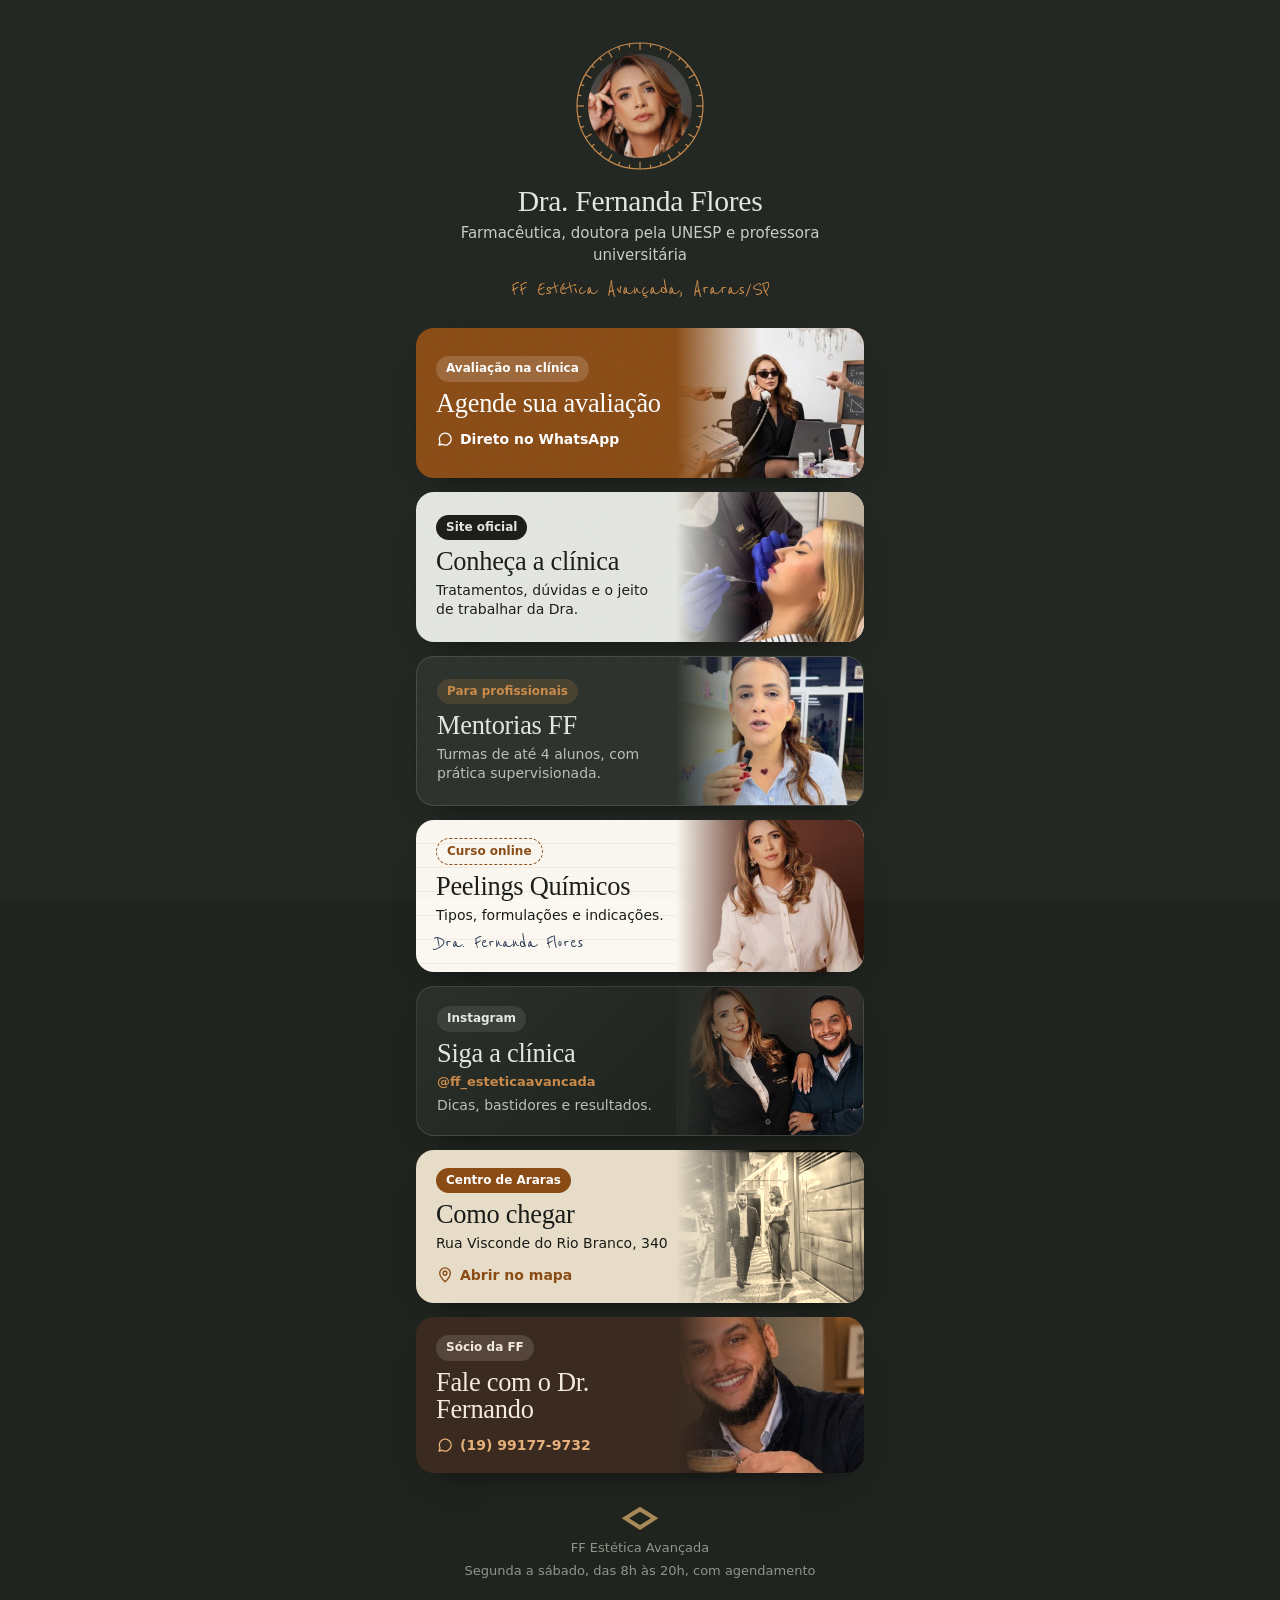
==== links/index.html @ 7822adec "Site da Dra. Fernanda Flores e link da bio Co-Authored-By: Claude Opus 5.5 <noreply@anthropic.com>" ====
<!doctype html>
<html lang="pt-BR">
<head>
<meta charset="utf-8">
<meta name="viewport" content="width=device-width, initial-scale=1">
<title>Links | Dra. Fernanda Flores, FF Estética Avançada</title>
<meta name="description" content="Agende sua avaliação, conheça a FF Estética Avançada em Araras/SP, as Mentorias FF e os cursos da Dra. Fernanda Flores.">
<meta name="theme-color" content="#20241F">
<link rel="preconnect" href="https://api.fontshare.com" crossorigin>
<link rel="stylesheet" href="https://api.fontshare.com/v2/css?f[]=zodiak@400,401,700&f[]=switzer@400,500,600&display=swap">
<link rel="preconnect" href="https://fonts.googleapis.com">
<link rel="preconnect" href="https://fonts.gstatic.com" crossorigin>
<link rel="stylesheet" href="https://fonts.googleapis.com/css2?family=Reenie+Beanie&display=swap">
<style>
/* Página de links: coluna única de celular, cabeçalho com a foto dentro da retícula da lupa
   (a mesma assinatura do site) e cartões grandes, cada um com um tom da paleta "Laboratório âmbar". */
:root {
  --grafite: #20241F; --grafite-2: #2B302A; --lamina: #E4E7E0; --tinta: #191B18; --musgo: #565E54;
  --ambar: #8A4B14; --ambar-claro: #C98A4A; --ouro: #A88A57; --papel: #FBF8F1;
  --f-titulo: "Zodiak", Georgia, serif; --f-texto: "Switzer", "Segoe UI", system-ui, sans-serif; --f-mao: "Reenie Beanie", cursive;
  --mola: cubic-bezier(0.22, 1, 0.36, 1);
}
* { box-sizing: border-box; }
html { -webkit-text-size-adjust: 100%; }
body { margin: 0; min-height: 100vh; background: var(--grafite); color: var(--lamina); font-family: var(--f-texto); font-size: 16px; line-height: 1.45; }
body::before { content: ""; position: fixed; inset: 0; pointer-events: none; opacity: 0.05; z-index: 5;
  background-image: url("data:image/svg+xml,%3Csvg xmlns='http://www.w3.org/2000/svg' width='160' height='160'%3E%3Cfilter id='n'%3E%3CfeTurbulence type='fractalNoise' baseFrequency='.9' numOctaves='2' stitchTiles='stitch'/%3E%3C/filter%3E%3Crect width='100%25' height='100%25' filter='url(%23n)'/%3E%3C/svg%3E"); }
a { color: inherit; }
:focus-visible { outline: 2px solid var(--ambar-claro); outline-offset: 3px; }
.pagina { width: min(100%, 480px); margin: 0 auto; padding: 40px 16px 96px; display: grid; gap: 14px; }

/* cabeçalho: foto dentro da retícula da lupa */
.perfil { display: grid; justify-items: center; text-align: center; gap: 6px; margin-bottom: 14px; }
.retrato { position: relative; width: 132px; height: 132px; margin-bottom: 8px; }
.retrato img { position: absolute; inset: 14px; width: 104px; height: 104px; border-radius: 50%; object-fit: cover; }
.retrato svg { position: absolute; inset: 0; width: 100%; height: 100%; overflow: visible; animation: gira 40s linear infinite; }
.retrato circle, .retrato line { fill: none; stroke: var(--ambar-claro); stroke-width: 1.2; }
.retrato .aro { stroke-dasharray: 400; stroke-dashoffset: 400; animation: desenha 1.4s 0.2s var(--mola) forwards; }
.retrato .marcas line { opacity: 0; animation: aparece 0.5s forwards; }
@keyframes desenha { to { stroke-dashoffset: 0; } }
@keyframes aparece { to { opacity: 1; } }
@keyframes gira { to { transform: rotate(360deg); } }
.nome { font-family: var(--f-titulo); font-size: 1.85rem; line-height: 1.05; margin: 0; font-weight: 400; letter-spacing: -0.01em; }
.cargo { margin: 0; color: #C9CEC4; font-size: 15px; }
.local { margin: 4px 0 0; font-family: var(--f-mao); font-size: 1.45rem; color: var(--ambar-claro); line-height: 1; }

/* cartões */
.cartao {
  position: relative; display: grid; grid-template-columns: 1fr 42%; min-height: 150px; border-radius: 18px; overflow: hidden;
  text-decoration: none; isolation: isolate; box-shadow: 0 18px 30px -22px rgba(0,0,0,0.8);
  opacity: 0; transform: translateY(18px); animation: sobe 0.7s var(--mola) forwards; animation-delay: calc(0.35s + var(--i) * 0.09s);
  transition: transform 0.25s var(--mola);
}
.cartao:active { transform: scale(0.98); }
@keyframes sobe { to { opacity: 1; transform: none; } }
.cartao-texto { padding: 18px 8px 18px 20px; display: grid; align-content: center; gap: 4px; z-index: 1; }
.selo { justify-self: start; font-size: 12px; font-weight: 600; padding: 4px 10px; border-radius: 999px; margin-bottom: 4px; }
.cartao h2 { font-family: var(--f-titulo); font-weight: 400; font-size: 1.65rem; line-height: 1.02; margin: 0; letter-spacing: -0.01em; }
.cartao p { margin: 2px 0 0; font-size: 14px; line-height: 1.35; }
.cartao-acao { margin-top: 8px; font-size: 14px; font-weight: 600; display: inline-flex; align-items: center; gap: 6px; }
.cartao-acao svg { width: 18px; height: 18px; fill: none; stroke: currentColor; stroke-width: 1.8; stroke-linejoin: round; stroke-linecap: round; }
.cartao-foto { position: relative; }
.cartao-foto img { position: absolute; inset: 0; width: 100%; height: 100%; object-fit: cover; transition: scale 0.6s var(--mola); }
.cartao:hover .cartao-foto img { scale: 1.06; }
.cartao-foto::before { content: ""; position: absolute; inset: 0; z-index: 1; }

/* tons de cada cartão */
.c-agenda { background: var(--ambar); color: #fff; }
.c-agenda .selo { background: rgba(255,255,255,0.16); color: #fff; }
.c-agenda .cartao-foto::before { background: linear-gradient(90deg, var(--ambar), transparent 45%); }
.c-agenda .cartao-foto img { object-position: 50% 18%; }
.c-site { background: var(--lamina); color: var(--tinta); }
.c-site .selo { background: var(--tinta); color: var(--lamina); }
.c-site .cartao-foto::before { background: linear-gradient(90deg, var(--lamina), transparent 40%); }
.c-site .cartao-foto img { object-position: 50% 30%; }
.c-mentoria { background: var(--grafite-2); color: var(--lamina); border: 1px solid rgba(228,231,224,0.14); }
.c-mentoria .selo { background: rgba(201,138,74,0.18); color: var(--ambar-claro); }
.c-mentoria .cartao-foto::before { background: linear-gradient(90deg, var(--grafite-2), transparent 45%); }
.c-mentoria .cartao-foto img { object-position: 50% 20%; }
.c-mentoria p { color: #B9C0B5; }
.c-curso { background: var(--papel); color: var(--tinta); background-image: repeating-linear-gradient(transparent 0 23px, rgba(138,75,20,0.08) 23px 24px); }
.c-curso .selo { background: transparent; color: var(--ambar); border: 1px dashed var(--ambar); }
.c-curso .cartao-foto::before { background: linear-gradient(90deg, var(--papel), transparent 40%); }
.c-curso .cartao-foto img { object-position: 50% 15%; }
.c-curso .assina { font-family: var(--f-mao); font-size: 1.3rem; color: #2C3A55; line-height: 1; margin-top: 4px; }
.c-insta { background: linear-gradient(135deg, #2B302A, #1A1D19); color: var(--lamina); border: 1px solid rgba(228,231,224,0.14); }
.c-insta .selo { background: rgba(228,231,224,0.1); color: var(--lamina); }
.c-insta .cartao-foto::before { background: linear-gradient(90deg, #262A25, transparent 45%); }
.c-insta p { color: #B9C0B5; }
.c-insta .cartao-foto img { object-position: 22% 30%; }
.c-insta .arroba { color: var(--ambar-claro); font-weight: 600; font-size: 13px; }

.c-mapa { background: #E7DCC7; color: var(--tinta); }
.c-mapa .selo { background: var(--ambar); color: #fff; }
.c-mapa .cartao-foto::before { background: linear-gradient(90deg, #E7DCC7, transparent 45%); }
.c-mapa .cartao-foto img { filter: sepia(0.55) saturate(1.3) contrast(1.05); object-position: 45% 45%; }
.c-mapa .cartao-acao { color: var(--ambar); }
.c-fernando { background: #3A2A20; color: #F3EADF; }
.c-fernando .selo { background: rgba(243,234,223,0.14); color: #F3EADF; }
.c-fernando .cartao-foto::before { background: linear-gradient(90deg, #3A2A20, transparent 45%); }
.c-fernando .cartao-foto img { object-position: 50% 25%; }
.c-fernando .cartao-acao { color: #E5B07A; }

/* linhas simples no fim */
.linha-simples { display: flex; align-items: center; gap: 14px; min-height: 60px; padding: 12px 18px; border-radius: 14px; text-decoration: none;
  background: rgba(228,231,224,0.06); border: 1px solid rgba(228,231,224,0.14); opacity: 0; transform: translateY(18px);
  animation: sobe 0.7s var(--mola) forwards; animation-delay: calc(0.35s + var(--i) * 0.09s); }
.linha-simples svg { flex: none; width: 24px; height: 24px; fill: none; stroke: var(--ouro); stroke-width: 1.6; stroke-linejoin: round; stroke-linecap: round; }
.linha-simples span { display: grid; line-height: 1.25; }
.linha-simples small { color: #AEB5AA; font-size: 13px; }
.linha-simples:hover { border-color: var(--ambar-claro); }

.rodape { text-align: center; margin-top: 18px; font-size: 13px; color: #8E968A; display: grid; gap: 4px; justify-items: center; }
.rodape svg { width: 40px; fill: var(--ouro); fill-rule: evenodd; margin-bottom: 4px; }

@media (prefers-reduced-motion: reduce) {
  .cartao, .linha-simples { opacity: 1; transform: none; animation: none; }
  .retrato svg { animation: none; }
  .retrato .aro { stroke-dashoffset: 0; animation: none; }
  .retrato .marcas line { opacity: 1; animation: none; }
}
</style>
</head>
<body>
<main class="pagina">

  <header class="perfil">
    <div class="retrato">
      <img src="../img/avatar-dra-fernanda.jpg" width="440" height="440" alt="Dra. Fernanda Flores">
      <svg viewBox="0 0 132 132" aria-hidden="true"><circle class="aro" cx="66" cy="66" r="63"/><g class="marcas"></g></svg>
    </div>
    <h1 class="nome">Dra. Fernanda Flores</h1>
    <p class="cargo">Farmacêutica, doutora pela UNESP e professora universitária</p>
    <p class="local">FF Estética Avançada, Araras/SP</p>
  </header>

  <a class="cartao c-agenda" style="--i:0" href="https://wa.me/5519992626842?text=Ol%C3%A1%2C%20Dra.%20Fernanda!%20Vim%20pelo%20link%20da%20bio%20e%20quero%20agendar%20uma%20avalia%C3%A7%C3%A3o." target="_blank" rel="noopener">
    <div class="cartao-texto">
      <span class="selo">Avaliação na clínica</span>
      <h2>Agende sua avaliação</h2>
      <span class="cartao-acao"><svg viewBox="0 0 24 24"><path d="M4 20l1.3-4A8 8 0 1 1 8.2 19z"/></svg>Direto no WhatsApp</span>
    </div>
    <div class="cartao-foto"><img src="../img/capa-dra-fernanda.jpg" width="1024" height="1365" alt=""></div>
  </a>

  <a class="cartao c-site" style="--i:1" href="../">
    <div class="cartao-texto">
      <span class="selo">Site oficial</span>
      <h2>Conheça a clínica</h2>
      <p>Tratamentos, dúvidas e o jeito de trabalhar da Dra.</p>
    </div>
    <div class="cartao-foto"><img src="../img/procedimento-facial.jpg" width="900" height="917" alt=""></div>
  </a>

  <a class="cartao c-mentoria" style="--i:2" href="https://wa.me/5519992626842?text=Ol%C3%A1%2C%20Dra.%20Fernanda!%20Vim%20pelo%20link%20da%20bio%20e%20quero%20saber%20da%20pr%C3%B3xima%20turma%20das%20Mentorias%20FF." target="_blank" rel="noopener">
    <div class="cartao-texto">
      <span class="selo">Para profissionais</span>
      <h2>Mentorias FF</h2>
      <p>Turmas de até 4 alunos, com prática supervisionada.</p>
    </div>
    <div class="cartao-foto"><img src="../img/dra-fernanda-farmacia.jpg" width="900" height="1023" alt=""></div>
  </a>

  <a class="cartao c-curso" style="--i:3" href="https://hotmart.com/pt-br/marketplace/produtos/curso-de-peelings-quimicos-2/K46401846X" target="_blank" rel="noopener">
    <div class="cartao-texto">
      <span class="selo">Curso online</span>
      <h2>Peelings Químicos</h2>
      <p>Tipos, formulações e indicações.</p>
      <span class="assina">Dra. Fernanda Flores</span>
    </div>
    <div class="cartao-foto"><img src="../img/dra-fernanda-bege.jpg" width="490" height="600" alt=""></div>
  </a>

  <a class="cartao c-insta" style="--i:4" href="https://www.instagram.com/ff_esteticaavancada/" target="_blank" rel="noopener">
    <div class="cartao-texto">
      <span class="selo">Instagram</span>
      <h2>Siga a clínica</h2>
      <p class="arroba">@ff_esteticaavancada</p>
      <p>Dicas, bastidores e resultados.</p>
    </div>
    <div class="cartao-foto"><img src="../img/socios.jpg" width="1024" height="530" alt=""></div>
  </a>

  <a class="cartao c-mapa" style="--i:5" href="https://www.google.com/maps/search/?api=1&query=Rua+Visconde+do+Rio+Branco,+340,+Araras+SP" target="_blank" rel="noopener">
    <div class="cartao-texto">
      <span class="selo">Centro de Araras</span>
      <h2>Como chegar</h2>
      <p>Rua Visconde do Rio Branco, 340</p>
      <span class="cartao-acao"><svg viewBox="0 0 24 24"><path d="M12 21s-7-6.2-7-11.5A7 7 0 0 1 19 9.5C19 14.8 12 21 12 21z"/><circle cx="12" cy="9.5" r="2.5"/></svg>Abrir no mapa</span>
    </div>
    <div class="cartao-foto"><img src="../img/socios-caminhando.jpg" width="1169" height="792" alt=""></div>
  </a>

  <a class="cartao c-fernando" style="--i:6" href="https://wa.me/5519991779732?text=Ol%C3%A1%2C%20Dr.%20Fernando!%20Vim%20pelo%20link%20da%20bio%20da%20FF%20Est%C3%A9tica%20Avan%C3%A7ada." target="_blank" rel="noopener">
    <div class="cartao-texto">
      <span class="selo">Sócio da FF</span>
      <h2>Fale com o Dr. Fernando</h2>
      <span class="cartao-acao"><svg viewBox="0 0 24 24"><path d="M4 20l1.3-4A8 8 0 1 1 8.2 19z"/></svg>(19) 99177-9732</span>
    </div>
    <div class="cartao-foto"><img src="../img/dr-fernando.jpg" width="476" height="600" alt=""></div>
  </a>

  <footer class="rodape">
    <svg viewBox="0 0 48 32" aria-hidden="true"><path d="M24 2 L46 16 L24 30 L2 16 Z M24 8 L37 16 L24 24 L11 16 Z"/></svg>
    <span>FF Estética Avançada</span>
    <span>Segunda a sábado, das 8h às 20h, com agendamento</span>
  </footer>
</main>
<script>
  // marcas da retícula (as mesmas da lupa do site), aparecendo uma a uma
  (function () {
    var g = document.querySelector(".marcas");
    for (var i = 0; i < 36; i++) {
      var a = (i / 36) * Math.PI * 2, longo = i % 3 === 0 ? 7 : 3.5;
      var l = document.createElementNS("http://www.w3.org/2000/svg", "line");
      l.setAttribute("x1", 66 + Math.cos(a) * 63); l.setAttribute("y1", 66 + Math.sin(a) * 63);
      l.setAttribute("x2", 66 + Math.cos(a) * (63 - longo)); l.setAttribute("y2", 66 + Math.sin(a) * (63 - longo));
      l.style.animationDelay = (0.4 + i * 0.025) + "s";
      g.appendChild(l);
    }
  })();
</script>
</body>
</html>
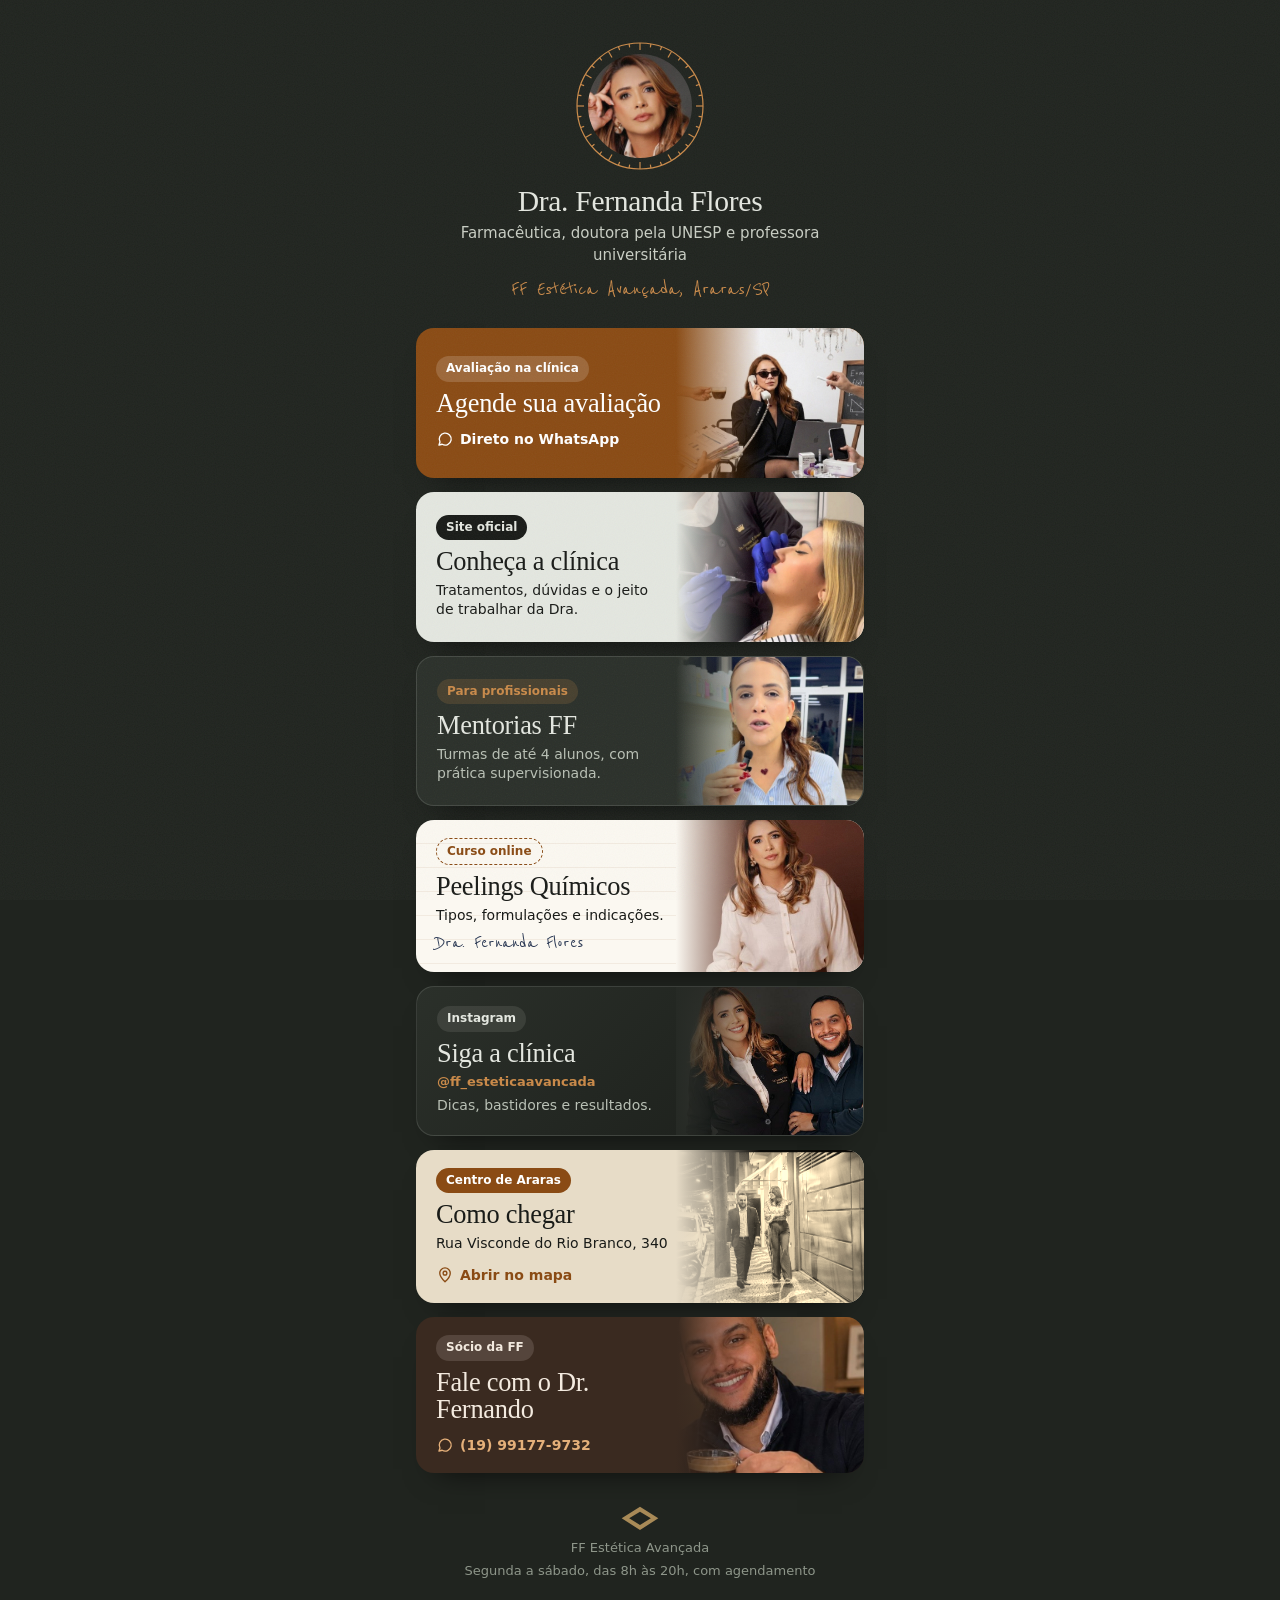
==== commit d29a3e8f: "Site da Dra. Fernanda Flores e link da bio Co-Authored-By: Claude Opus 5.5 <noreply@anthropic.com>" ====
--- a/links/index.html
+++ b/links/index.html
@@ -48,11 +48,11 @@
 .cartao {
   position: relative; display: grid; grid-template-columns: 1fr 42%; min-height: 150px; border-radius: 18px; overflow: hidden;
   text-decoration: none; isolation: isolate; box-shadow: 0 18px 30px -22px rgba(0,0,0,0.8);
-  opacity: 0; transform: translateY(18px); animation: sobe 0.7s var(--mola) forwards; animation-delay: calc(0.35s + var(--i) * 0.09s);
+  animation: sobe 0.7s var(--mola) backwards; animation-delay: calc(0.35s + var(--i) * 0.09s);
   transition: transform 0.25s var(--mola);
 }
 .cartao:active { transform: scale(0.98); }
-@keyframes sobe { to { opacity: 1; transform: none; } }
+@keyframes sobe { from { opacity: 0; transform: translateY(18px); } }
 .cartao-texto { padding: 18px 8px 18px 20px; display: grid; align-content: center; gap: 4px; z-index: 1; }
 .selo { justify-self: start; font-size: 12px; font-weight: 600; padding: 4px 10px; border-radius: 999px; margin-bottom: 4px; }
 .cartao h2 { font-family: var(--f-titulo); font-weight: 400; font-size: 1.65rem; line-height: 1.02; margin: 0; letter-spacing: -0.01em; }
@@ -103,8 +103,8 @@
 
 /* linhas simples no fim */
 .linha-simples { display: flex; align-items: center; gap: 14px; min-height: 60px; padding: 12px 18px; border-radius: 14px; text-decoration: none;
-  background: rgba(228,231,224,0.06); border: 1px solid rgba(228,231,224,0.14); opacity: 0; transform: translateY(18px);
-  animation: sobe 0.7s var(--mola) forwards; animation-delay: calc(0.35s + var(--i) * 0.09s); }
+  background: rgba(228,231,224,0.06); border: 1px solid rgba(228,231,224,0.14);
+  animation: sobe 0.7s var(--mola) backwards; animation-delay: calc(0.35s + var(--i) * 0.09s); }
 .linha-simples svg { flex: none; width: 24px; height: 24px; fill: none; stroke: var(--ouro); stroke-width: 1.6; stroke-linejoin: round; stroke-linecap: round; }
 .linha-simples span { display: grid; line-height: 1.25; }
 .linha-simples small { color: #AEB5AA; font-size: 13px; }
